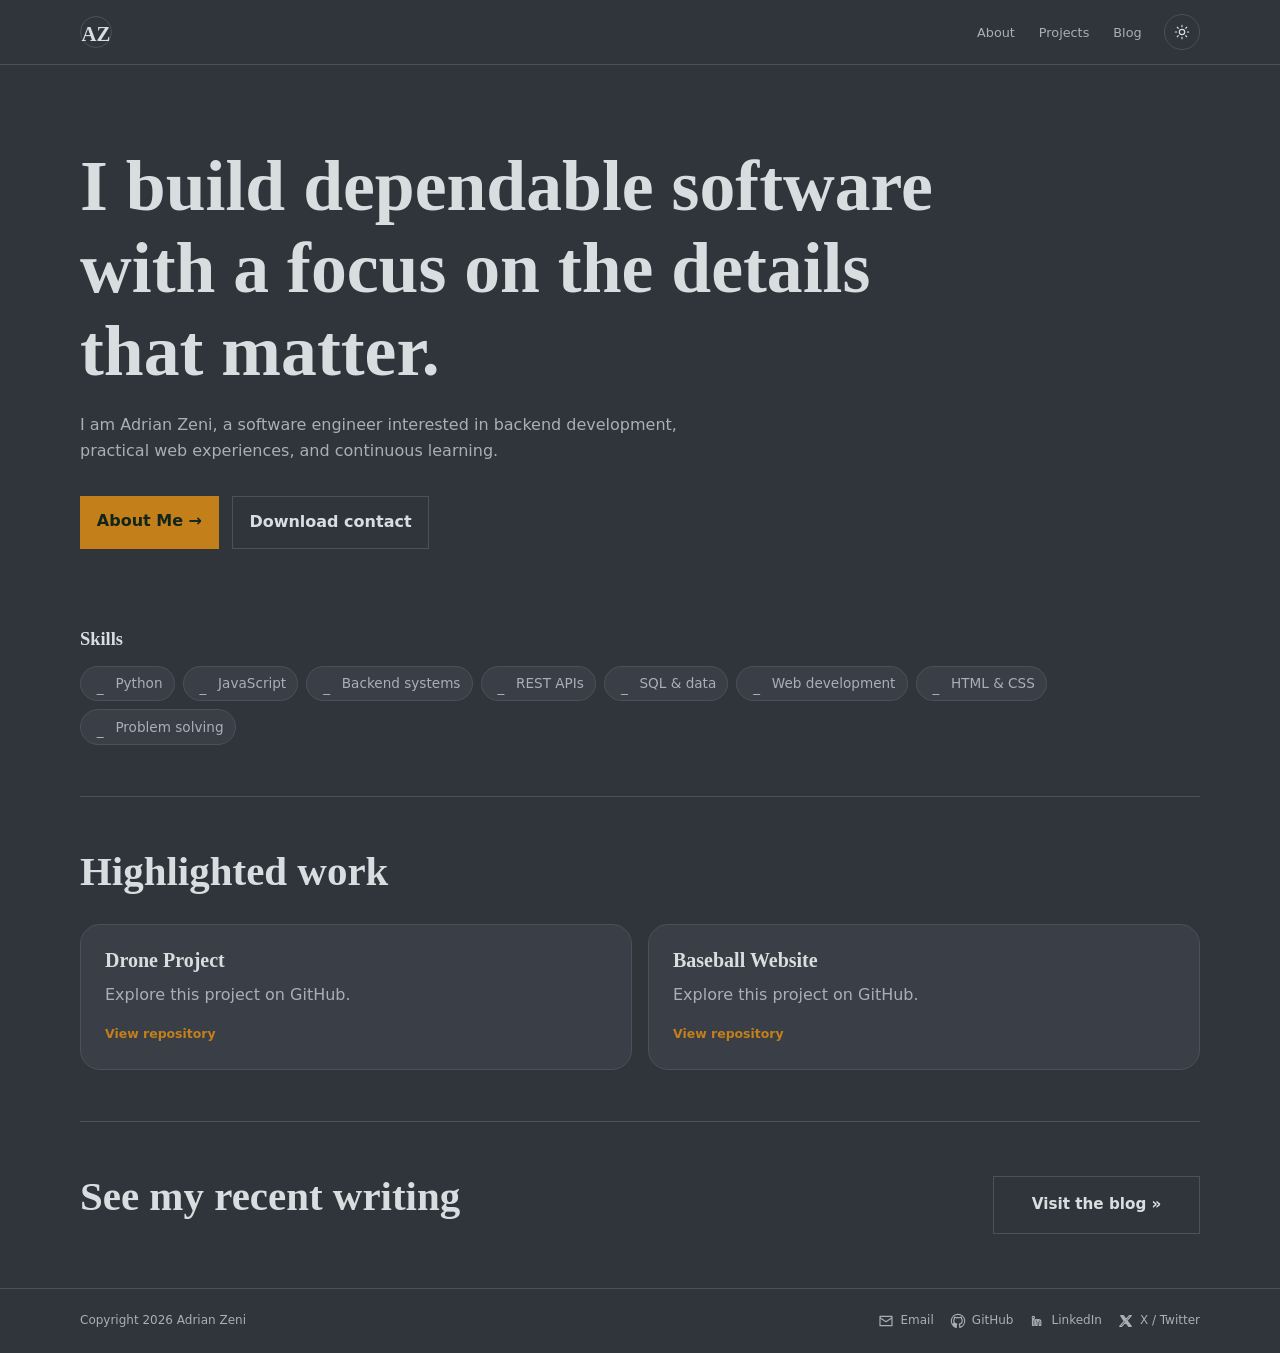
==== index.html @ 80b433d1 "initial commit for new website" ====
<!doctype html>
<html lang="en">
  <head>
    <meta charset="utf-8" />
    <meta name="viewport" content="width=device-width, initial-scale=1" />
    <meta
      name="description"
      content="Adrian Zeni - software engineer and backend developer."
    />
    <title>Adrian Zeni Software Engineer</title>
    <link rel="stylesheet" href="assets/css/site.css" />
    <script src="assets/js/theme.js" defer></script>
    <script src="assets/js/skills.js" defer></script>
    <script src="assets/js/home.js" defer></script>
  </head>
  <body>
    <a class="skip-link" href="#main-content">Skip to content</a>

    <header class="site-header">
      <nav class="site-nav container" aria-label="Primary navigation">
        <a class="wordmark" href="index.html" aria-label="Adrian Zeni home"
          >AZ</a
        >
        <ul>
          <li><a href="pages/about.html">About</a></li>
          <li><a href="pages/projects.html">Projects</a></li>
          <li><a href="blog/index.html">Blog</a></li>
        </ul>
        <button
          class="theme-toggle"
          type="button"
          data-theme-toggle
          aria-label="Switch to light theme"
          title="Switch to light theme"
        ></button>
      </nav>
    </header>

    <main id="main-content">
      <section class="hero container">
        <h1>
          I build dependable software with a focus on the details that matter.
        </h1>
        <p class="hero-copy">
          I am Adrian Zeni, a software engineer interested in backend
          development, practical web experiences, and continuous learning.
        </p>
        <div class="button-group">
          <a class="button button-primary" href="pages/about.html"
            >About Me <span aria-hidden="true">&rarr;</span></a
          >
          <button
            class="button button-secondary"
            type="button"
            data-contact-download
          >
            Download contact
          </button>
        </div>
      </section>

      <section
        class="container section tags-section"
        aria-labelledby="skills-heading"
      >
        <h2 id="skills-heading">Skills</h2>
        <ul class="tag-list" data-skills aria-label="Skills and interests"></ul>
      </section>

      <section class="container section" aria-labelledby="work-heading">
        <div class="section-heading">
          <h2 id="work-heading">Highlighted work</h2>
        </div>
        <div class="work-grid">
          <div class="repository-grid" data-repositories aria-live="polite">
            <p class="loading-message">Loading public repositories...</p>
          </div>
        </div>
      </section>

      <section
        class="container section split-section"
        aria-labelledby="writing-heading"
      >
        <h2 id="writing-heading">See my recent writing</h2>
        <div class="writing-action">
          <a class="button button-secondary" href="blog/index.html"
            >Visit the blog <span aria-hidden="true">&raquo;</span></a
          >
        </div>
      </section>
    </main>

    <footer class="site-footer">
      <div class="container footer-content">
        <p>Copyright 2026 Adrian Zeni</p>
        <div>
          <a href="mailto:azeni7@outlook.com">Email</a>
          <a href="https://github.com/xVlkan7" rel="noopener noreferrer"
            >GitHub</a
          >
          <a href="https://www.linkedin.com/" rel="noopener noreferrer"
            >LinkedIn</a
          >
          <a href="https://x.com/" rel="noopener noreferrer">X / Twitter</a>
        </div>
      </div>
    </footer>
  </body>
</html>
---- assets/css/site.css ----
:root {
  color-scheme: dark;
  --ink: #dadddf;
  --muted: #a8afb8;
  --line: #4a515b;
  --paper: #30343b;
  --surface: #3a3f47;
  --surface-raised: #424852;
  --accent: #c27f1a;
  --accent-dark: #863c00;
  --display: Georgia, "Times New Roman", serif;
  --body:
    Inter, ui-sans-serif, system-ui, -apple-system, BlinkMacSystemFont,
    "Segoe UI", sans-serif;
}

:root[data-theme="light"] {
  color-scheme: light;
  --ink: #20242a;
  --muted: #59616b;
  --line: #cbd0d6;
  --paper: #f5f6f7;
  --surface: #e7eaed;
  --surface-raised: #ffffff;
  --accent: #c27f1a;
  --accent-dark: #863c00;
}

*,
*::before,
*::after {
  box-sizing: border-box;
}

html {
  scroll-behavior: auto;
}

body {
  margin: 0;
  background: var(--paper);
  color: var(--ink);
  font-family: var(--body);
  font-size: 1rem;
  line-height: 1.65;
  transition:
    background-color 0.2s ease,
    color 0.2s ease;
}

a:focus-visible,
button:focus-visible {
  outline: 3px solid #edb84d;
  outline-offset: 4px;
}

.container {
  width: min(1120px, calc(100% - 3rem));
  margin-inline: auto;
}

.skip-link {
  position: absolute;
  left: 1rem;
  top: -5rem;
  z-index: 10;
  padding: 0.65rem 1rem;
  background: var(--ink);
  color: var(--paper);
}

.skip-link:focus {
  top: 1rem;
}

.site-header {
  border-bottom: 1px solid var(--line);
}

.site-nav {
  min-height: 64px;
  display: flex;
  align-items: center;
  gap: 1.4rem;
}

.wordmark {
  display: grid;
  place-items: center;
  width: 2rem;
  height: 2rem;
  margin-right: auto;
  border: 1px solid var(--line);
  border-radius: 50%;
  color: var(--ink);
  font-family: var(--display);
  font-size: 1.3rem;
  font-weight: 700;
  text-decoration: none;
  transition:
    border-color 0.2s ease,
    color 0.2s ease;
}

.wordmark:hover {
  border-color: var(--accent);
  color: var(--accent);
}

.site-nav ul {
  display: flex;
  align-items: center;
  gap: 1.5rem;
  margin: 0;
  padding: 0;
  list-style: none;
}

.site-nav ul a {
  color: var(--muted);
  font-size: 0.8rem;
  text-decoration: none;
}

.site-nav ul a[aria-current="page"],
.site-nav ul a:hover {
  color: var(--accent);
}

.theme-toggle {
  display: grid;
  place-items: center;
  width: 2.25rem;
  height: 2.25rem;
  padding: 0;
  border: 1px solid var(--line);
  border-radius: 50%;
  background: transparent;
  color: var(--ink);
  cursor: pointer;
  transition:
    background-color 0.2s ease,
    border-color 0.2s ease,
    color 0.2s ease;
}

.theme-toggle:hover {
  border-color: var(--accent);
  background: var(--surface);
  color: var(--accent);
}

.theme-toggle svg,
.footer-links svg,
.footer-logo-link svg {
  width: 1rem;
  height: 1rem;
  fill: none;
  stroke: currentColor;
  stroke-linecap: round;
  stroke-linejoin: round;
  stroke-width: 1.75;
}

h1,
h2,
h3,
p {
  margin-top: 0;
}

h1,
h2,
h3 {
  font-family: var(--display);
  line-height: 1.15;
}

h1 {
  max-width: 900px;
  margin-bottom: 1.2rem;
  font-size: clamp(2.4rem, 5.6vw, 5rem);
}

h2 {
  margin-bottom: 1rem;
  font-size: clamp(1.7rem, 3.2vw, 2.7rem);
}

h3 {
  margin-bottom: 0.65rem;
  font-size: 1.25rem;
}

.hero {
  padding: clamp(3rem, 7vw, 5rem) 0 clamp(3rem, 7vw, 5rem);
}

.hero-copy {
  max-width: 650px;
  color: var(--muted);
  font-size: clamp(0.9rem, 1.6vw, 1rem);
}

.button-group {
  display: flex;
  flex-wrap: wrap;
  gap: 0.8rem;
  margin-top: 2rem;
}

.button {
  display: inline-block;
  padding: 0.75rem 1.05rem;
  border: 0;
  font: inherit;
  font-weight: 650;
  text-decoration: none;
}

.button-primary {
  background: var(--accent);
  color: #12251b;
}

.button-primary:hover {
  background: var(--accent-dark);
}

.button-secondary {
  border: 1px solid var(--line);
  background: transparent;
  color: var(--ink);
  cursor: pointer;
}

.button-secondary:hover {
  border-color: var(--ink);
}

.section {
  padding: clamp(3rem, 6vw, 3.2rem) 0;
  border-top: 1px solid var(--line);
}

.tags-section {
  padding-top: 0;
  border-top: 0;
}

.tags-section h2 {
  margin-bottom: 1rem;
  font-size: 1.15rem;
  letter-spacing: 0;
}

.tag-list {
  display: flex;
  flex-wrap: wrap;
  gap: 0.5rem;
  margin: 0;
  padding: 0;
  list-style: none;
}

.tag-list li {
  display: inline-flex;
  align-items: center;
  gap: 0.45rem;
  padding: 0.35rem 0.7rem;
  border: 1px solid var(--line);
  border-radius: 999px;
  background: var(--surface);
  color: var(--muted);
  font-size: 0.85rem;
}

.tag-icon {
  display: inline-grid;
  flex: 0 0 1rem;
  width: 1rem;
  height: 1rem;
  place-items: center;
}

.tag-icon svg,
.tag-icon img {
  display: block;
  width: 100%;
  height: 100%;
}

.tag-icon svg {
  fill: none;
  stroke: currentColor;
  stroke-linecap: round;
  stroke-linejoin: round;
  stroke-width: 1.75;
}

.work-grid {
  display: grid;
  gap: 1rem;
  margin-top: 1.75rem;
}

.repository-grid {
  display: grid;
  grid-template-columns: repeat(2, minmax(0, 1fr));
  gap: 1rem;
}

.repository-card,
.activity-card,
.project-card {
  display: flex;
  flex-direction: column;
  padding: 1.5rem;
  border: 1px solid var(--line);
  border-radius: 1.25rem;
  background: var(--surface);
  color: var(--ink);
}

.repository-card,
.project-card {
  text-decoration: none;
  transition:
    transform 0.2s ease,
    background-color 0.2s ease,
    border-color 0.2s ease;
}

.card-link {
  margin-top: auto;
}

.repository-card:hover,
.activity-card:hover,
.project-card:hover {
  transform: translateY(-3px);
  border-color: var(--accent);
  background: var(--surface-raised);
}

.card-kicker {
  color: var(--accent);
  font-size: 0.7rem;
  font-weight: 700;
  letter-spacing: 0.1em;
  text-transform: uppercase;
}

.repository-card h3,
.activity-card h3 {
  margin-top: 0;
}

.repository-card p,
.project-card p {
  color: var(--muted);
}

.repository-card .card-link {
  margin-top: auto;
  color: var(--accent);
  font-size: 0.78rem;
  font-weight: 700;
}

.activity-card img {
  width: 100%;
  min-height: 82px;
  margin: 0.75rem 0 1rem;
  object-fit: cover;
  object-position: left;
  filter: saturate(0.8);
}

.loading-message {
  grid-column: 1 / -1;
  margin: 0;
  color: var(--muted);
}

.split-section {
  display: grid;
  grid-template-columns: 1fr 1fr;
  gap: clamp(2rem, 8vw, 8rem);
  align-items: center;
}

.writing-action {
  justify-self: end;
  padding-top: 0;
}

.writing-action .button {
  padding: 0.95rem 2.35rem;
  font-size: 0.95rem;
}

.post-meta {
  color: var(--muted);
  font-size: 0.82rem;
}

.text-link,
.article a {
  color: var(--accent);
  font-weight: 700;
  text-underline-offset: 0.2em;
}

.page-intro {
  max-width: 760px;
  padding: clamp(2.8rem, 6vw, 4.5rem) 0 2.8rem;
}

.page-intro p:not(.eyebrow) {
  color: var(--muted);
  font-size: 0.92rem;
}

.content-section {
  padding: 2.8rem 0 4.8rem;
  border-top: 1px solid var(--line);
}

.content-grid {
  display: grid;
  grid-template-columns: minmax(0, 2fr) minmax(220px, 1fr);
  gap: clamp(2rem, 7vw, 7rem);
}

.content-grid h2 {
  font-size: 1.75rem;
}

.content-grid > div > h2:not(:first-child) {
  margin-top: 3rem;
}

.sidebar {
  color: var(--muted);
}

.sidebar h2 {
  color: var(--ink);
  font-size: 1.25rem;
}

.timeline {
  margin: 0;
  padding: 0;
  list-style: none;
}

.timeline li {
  position: relative;
  padding: 0 0 2rem 1.5rem;
  border-left: 1px solid var(--line);
}

.timeline li::before {
  content: "";
  position: absolute;
  left: -0.32rem;
  top: 0.35rem;
  width: 0.58rem;
  height: 0.58rem;
  border-radius: 50%;
  background: var(--accent);
}

.timeline time {
  display: block;
  color: var(--accent);
  font-size: 0.83rem;
  font-weight: 700;
  letter-spacing: 0.05em;
  text-transform: uppercase;
}

.project-list {
  display: grid;
  gap: 1rem;
}

.project-card h2 {
  margin-bottom: 0.5rem;
  font-size: 1.35rem;
}

.project-card small {
  color: var(--accent);
  font-weight: 700;
}

.empty-state {
  padding: 2rem;
  background: var(--surface);
  color: var(--muted);
}

.post-list {
  display: grid;
  gap: 0.8rem;
  margin: 0;
  padding: 0;
  list-style: none;
}

.post-list li {
  padding: 0;
}

.post-list h2 {
  margin-bottom: 0.45rem;
  font-size: 1.65rem;
}

.post-list p {
  margin-bottom: 0;
  color: var(--muted);
}

.post-card {
  display: block;
  padding: 1rem;
  border: 1px solid transparent;
  border-radius: 1.25rem;
  font-size: 0.95rem;
  color: var(--ink);
  text-decoration: none;
  transition:
    background-color 0.2s ease,
    border-color 0.2s ease,
    transform 0.2s ease;
}

.post-card .post-meta {
  font-size: 0.9rem;
}

.post-card h2 {
  font-size: 1.65rem;
}

.post-card > p:last-child {
  font-size: 1rem;
}

.post-card:hover {
  transform: translateY(-2px);
  border-color: var(--line);
  background: var(--surface);
}

.article {
  max-width: 720px;
  padding-bottom: 6rem;
  font-size: 0.9rem;
}

.article-header {
  padding: 3.6rem 0 2.4rem;
}

.article-header h1 {
  font-size: clamp(2.3rem, 4.8vw, 3.85rem);
}

.article h2 {
  margin-top: 2rem;
  font-size: 1.7rem;
}

.site-footer {
  border-top: 1px solid var(--line);
  padding: 1.4rem 0;
  color: var(--muted);
  font-size: 0.75rem;
}

.footer-content {
  display: flex;
  align-items: center;
  justify-content: space-between;
  gap: 1rem;
}

.footer-content p {
  margin: 0;
}

.footer-content > div {
  display: flex;
  flex-wrap: wrap;
  gap: 1rem;
}

.footer-links a,
.footer-logo-link {
  display: inline-flex;
  align-items: center;
  gap: 0.38rem;
  color: inherit;
  text-decoration: none;
}

.footer-links a:hover,
.footer-logo-link:hover {
  color: var(--accent);
}

.footer-links a:not(:first-child) svg {
  fill: currentColor;
  stroke: none;
}

.resume-button {
  margin-top: 5rem;
  padding: 0.95rem 1.35rem;
  font-size: 0.95rem;
}

.download-icon {
  display: inline-block;
  margin-left: 0.45rem;
  font-size: 1.15em;
  line-height: 0;
  transform: translateY(0.06em);
}

@media (max-width: 720px) {
  .site-nav {
    min-height: auto;
    gap: 0.8rem;
    padding: 1rem 0;
  }

  .site-nav ul {
    gap: 0.8rem;
  }

  .repository-grid,
  .split-section,
  .content-grid {
    grid-template-columns: 1fr;
  }

  .writing-action {
    justify-self: start;
  }

  .footer-content {
    align-items: flex-start;
    flex-direction: column;
  }
}

@media (max-width: 380px) {
  .container {
    width: min(100% - 2rem, 1120px);
  }

  .site-nav ul {
    gap: 0.5rem;
    font-size: 0.75rem;
  }
}
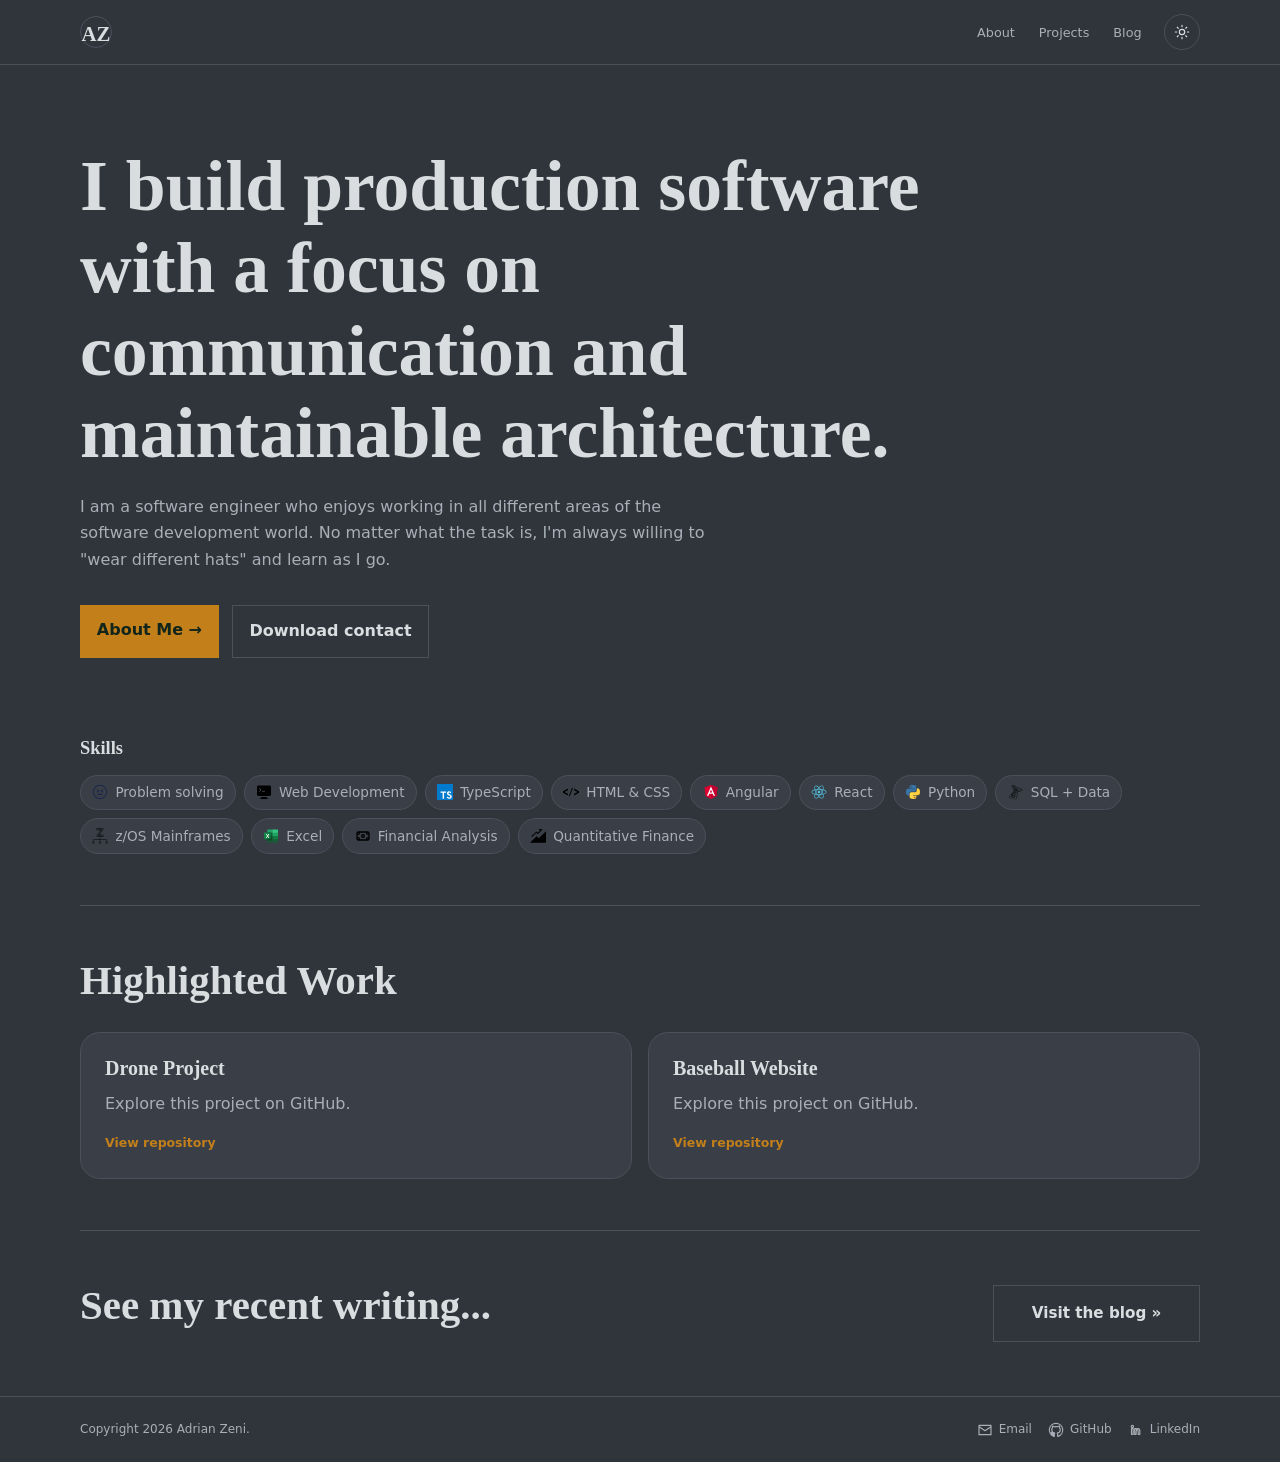
==== commit 9c6d5258: "big updates" ====
--- a/index.html
+++ b/index.html
@@ -39,11 +39,13 @@
     <main id="main-content">
       <section class="hero container">
         <h1>
-          I build dependable software with a focus on the details that matter.
+          I build production software with a focus on communication and
+          maintainable architecture.
         </h1>
         <p class="hero-copy">
-          I am Adrian Zeni, a software engineer interested in backend
-          development, practical web experiences, and continuous learning.
+          I am a software engineer who enjoys working in all different areas of
+          the software development world. No matter what the task is, I'm always
+          willing to "wear different hats" and learn as I go.
         </p>
         <div class="button-group">
           <a class="button button-primary" href="pages/about.html"
@@ -69,7 +71,7 @@
 
       <section class="container section" aria-labelledby="work-heading">
         <div class="section-heading">
-          <h2 id="work-heading">Highlighted work</h2>
+          <h2 id="work-heading">Highlighted Work</h2>
         </div>
         <div class="work-grid">
           <div class="repository-grid" data-repositories aria-live="polite">
@@ -82,7 +84,7 @@
         class="container section split-section"
         aria-labelledby="writing-heading"
       >
-        <h2 id="writing-heading">See my recent writing</h2>
+        <h2 id="writing-heading">See my recent writing...</h2>
         <div class="writing-action">
           <a class="button button-secondary" href="blog/index.html"
             >Visit the blog <span aria-hidden="true">&raquo;</span></a
@@ -93,16 +95,17 @@
 
     <footer class="site-footer">
       <div class="container footer-content">
-        <p>Copyright 2026 Adrian Zeni</p>
+        <p>Copyright 2026 Adrian Zeni.</p>
         <div>
           <a href="mailto:azeni7@outlook.com">Email</a>
           <a href="https://github.com/xVlkan7" rel="noopener noreferrer"
             >GitHub</a
           >
-          <a href="https://www.linkedin.com/" rel="noopener noreferrer"
+          <a
+            href="https://www.linkedin.com/in/adrian-zeni"
+            rel="noopener noreferrer"
             >LinkedIn</a
           >
-          <a href="https://x.com/" rel="noopener noreferrer">X / Twitter</a>
         </div>
       </div>
     </footer>
--- a/assets/css/site.css
+++ b/assets/css/site.css
@@ -74,6 +74,10 @@
 }
 
 .site-header {
+  position: sticky;
+  top: 0;
+  z-index: 10;
+  background: var(--paper);
   border-bottom: 1px solid var(--line);
 }
 
